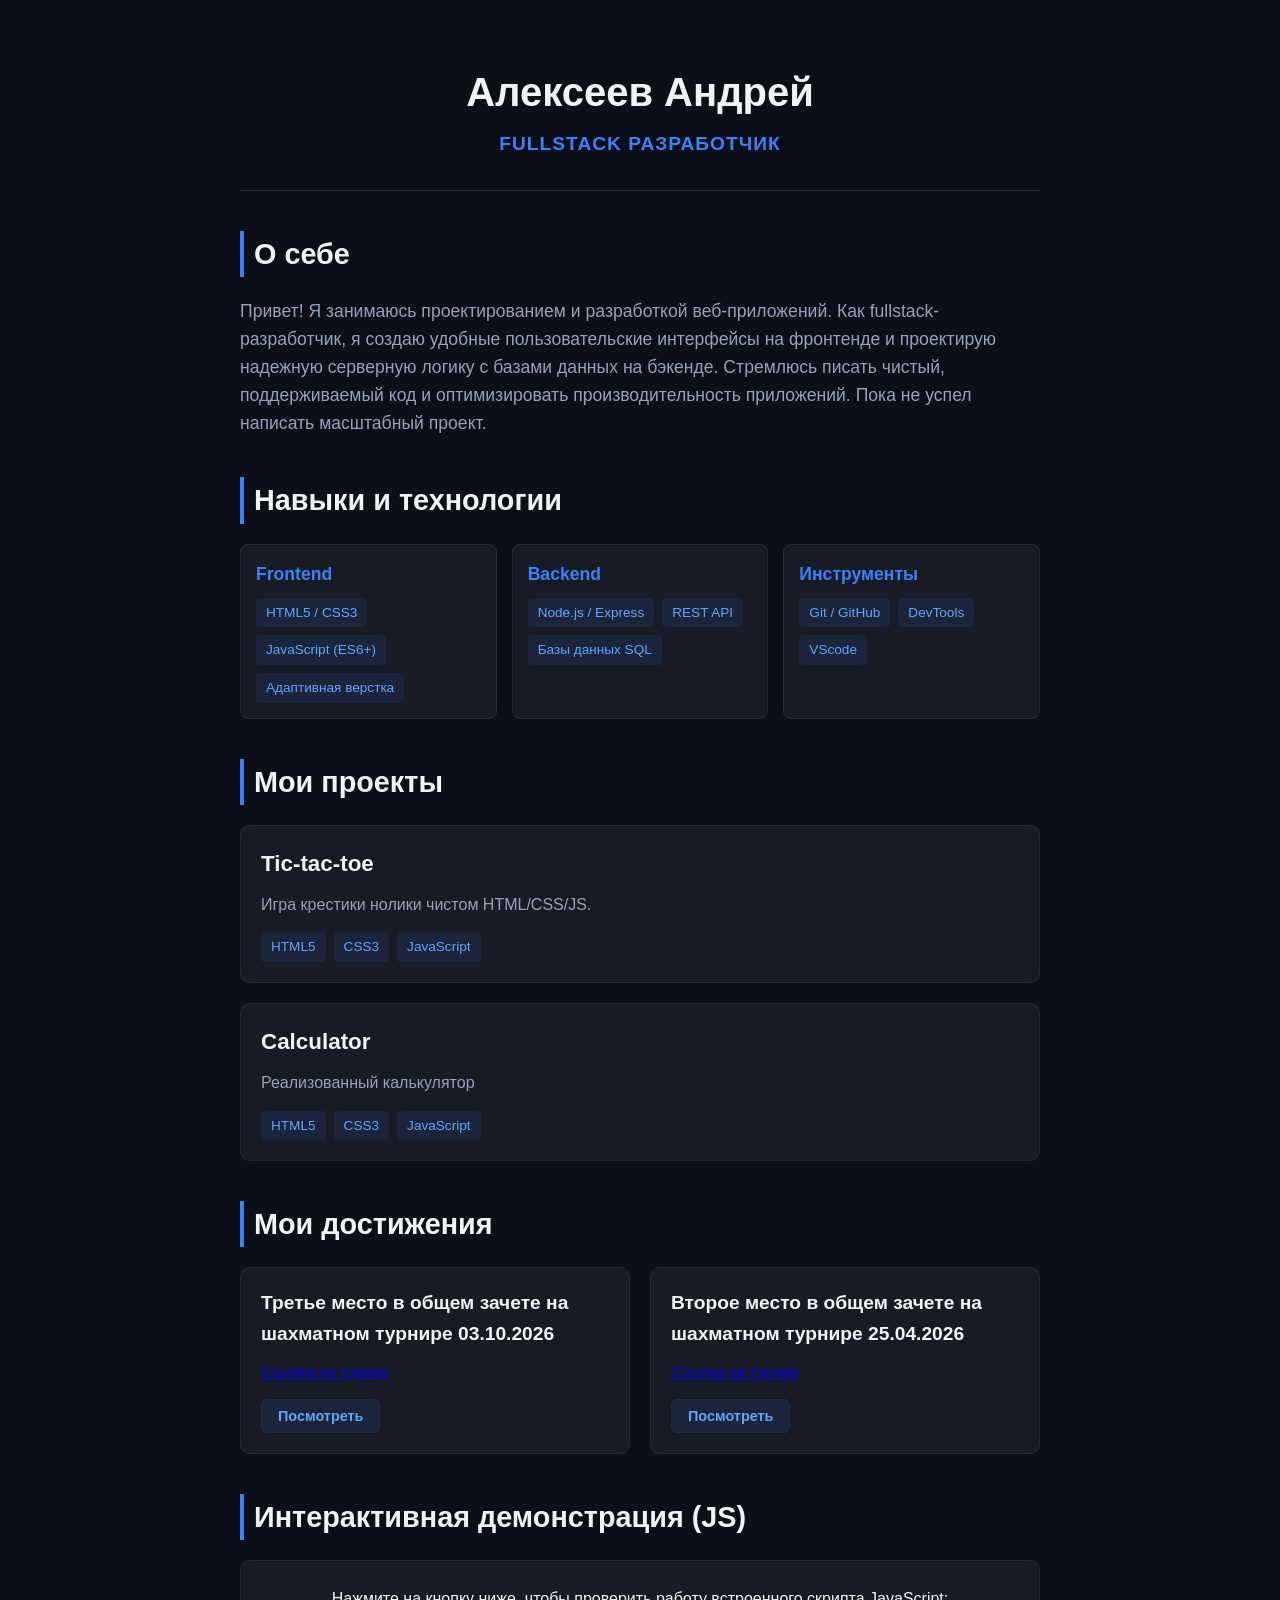
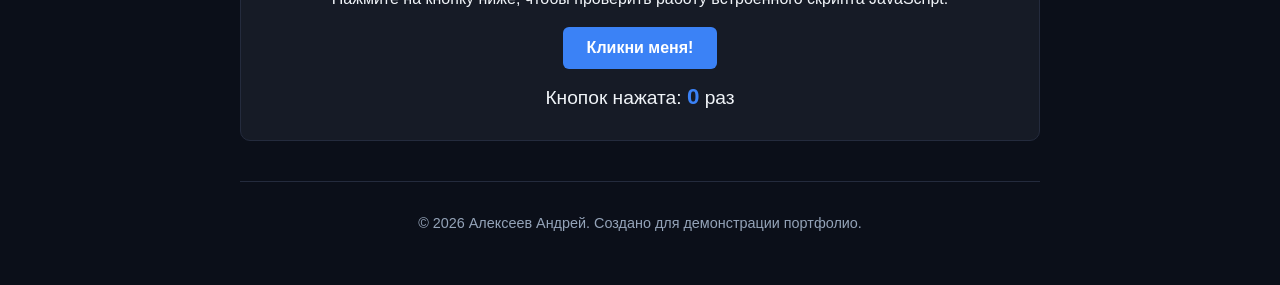
==== index.html @ d8b1be1b "First commit" ====
<!DOCTYPE html>
<html lang="ru">
<head>
    <meta charset="UTF-8">
    <meta name="viewport" content="width=device-width, initial-scale=1.0">
    <title>Алексеев Андрей | Fullstack Разработчик</title>
    <link rel="stylesheet" href="main.css">
</head>
<body>

    <div class="container">
        <header>
            <h1>Алексеев Андрей</h1>
            <p>Fullstack Разработчик</p>
        </header>

        <section id="about">
            <h2>О себе</h2>
            <p class="about-text">
                Привет! Я занимаюсь проектированием и разработкой веб-приложений. Как fullstack-разработчик, я создаю удобные пользовательские интерфейсы на фронтенде и проектирую надежную серверную логику с базами данных на бэкенде. Стремлюсь писать чистый, поддерживаемый код и оптимизировать производительность приложений. Пока не успел написать масштабный проект.
            </p>
        </section>

        <section id="skills">
            <h2>Навыки и технологии</h2>
            <div class="skills-grid">
                <div class="skill-category">
                    <h3>Frontend</h3>
                    <div class="tags">
                        <span class="tag">HTML5 / CSS3</span>
                        <span class="tag">JavaScript (ES6+)</span>
                        <span class="tag">Адаптивная верстка</span>
                    </div>
                </div>
                <div class="skill-category">
                    <h3>Backend</h3>
                    <div class="tags">
                        <span class="tag">Node.js / Express</span>
                        <span class="tag">REST API</span>
                        <span class="tag">Базы данных SQL</span>
                    </div>
                </div>
                <div class="skill-category">
                    <h3>Инструменты</h3>
                    <div class="tags">
                        <span class="tag">Git / GitHub</span>
                        <span class="tag">DevTools</span>
                        <span class="tag">VScode</span>
                    </div>
                </div>
            </div>
        </section>

        <section id="projects">
            <h2>Мои проекты</h2>
            <div class="projects-list">
                <div class="project-card">
                    <h3>Tic-tac-toe</h3>
                    <p>Игра крестики нолики чистом HTML/CSS/JS.</p>
                    <div class="tags">
                        <span class="tag">HTML5</span>
                        <span class="tag">CSS3</span>
                        <span class="tag">JavaScript</span>
                    </div>
                </div>
                <div class="project-card">
                    <h3>Calculator</h3>
                    <p>Реализованный калькулятор</p>
                    <div class="tags">
                        <span class="tag">HTML5</span>
                        <span class="tag">CSS3</span>
                        <span class="tag">JavaScript</span>
                    </div>
                </div>
            </div>
        </section>

        <section class="achievements">
            <h2>Мои достижения</h2>
            <div class="achievements-grid">
                <!-- Карточка достижения 1 -->
                <div class="achievement-card">
                    <div class="achievement-info">
                        <h3>Третье место в общем зачете на шахматном турнире 03.10.2026</h3>
                        <p><a href="https://s1.chess-results.com/tnr1510976.aspx?lan=11&art=0&SNode=S0">Ссылка на турнир</a></p>
                    </div>
                    <button class="btn-view" data-full-img="Достижения\03.10.26.jpg">Посмотреть</button>
                </div>

                <!-- Карточка достижения 2 -->
                <div class="achievement-card">
                    <div class="achievement-info">
                        <h3>Второе место в общем зачете на шахматном турнире 25.04.2026</h3>
                        <p><a href="https://s2.chess-results.com/tnr1401862.aspx?lan=11">Ссылка на турнир</a></p>
                    </div>
                    <button class="btn-view" data-full-img="Достижения\25.04.26.jpg">Посмотреть</button>
                </div>
            </div>
        </section>

        <section id="demo">
            <h2>Интерактивная демонстрация (JS)</h2>
            <div class="demo-box">
                <p>Нажмите на кнопку ниже, чтобы проверить работу встроенного скрипта JavaScript:</p>
                <button class="btn" id="clickBtn">Кликни меня!</button>
                <p class="counter-text">Кнопок нажата: <span id="counter">0</span> раз</p>
            </div>
        </section>

        <footer>
            <p>&copy; 2026 Алексеев Андрей. Создано для демонстрации портфолио.</p>
        </footer>
    </div>

    <!-- Модальное окно для просмотра фото (в самый конец body перед скриптами) -->
    <div id="photoLightbox" class="lightbox">
        <span class="lightbox-close">&times;</span>
        <img class="lightbox-content" id="lightboxImg" src="" alt="Увеличенное фото достижения">
    </div>
    <script src="main.js"></script>
</body>
</html>
---- main.css ----
:root {
    /* Более глубокая темная гамма */
    --bg-color: #0b0f19;       /* Глубокий темно-синий/черный */
    --card-bg: #161b26;        /* Темный цвет для карточек */
    --text-main: #f0f4f8;      /* Почти белый текст */
    --text-muted: #94a3b8;     /* Серый текст для описаний */
    --accent: #3b82f6;         /* Ярко-синий акцент */
    --accent-hover: #2563eb;   /* Синий при наведении */
    --border-color: #242b3d;   /* Цвет границ */
}

* {
    box-sizing: border-box;
    margin: 0;
    padding: 0;
}

body {
    font-family: 'Segoe UI', Roboto, Helvetica, Arial, sans-serif;
    background-color: var(--bg-color);
    color: var(--text-main);
    line-height: 1.6;
    padding: 20px;
}

.container {
    max-width: 800px;
    margin: 0 auto;
}

header {
    text-align: center;
    padding: 40px 0 30px 0;
    border-bottom: 1px solid var(--border-color);
}

header h1 {
    font-size: 2.5rem;
    color: var(--text-main);
    margin-bottom: 5px;
}

header p {
    color: var(--accent);
    font-size: 1.2rem;
    font-weight: 600;
    text-transform: uppercase;
    letter-spacing: 1px;
}

section {
    margin: 40px 0;
}

h2 {
    font-size: 1.8rem;
    margin-bottom: 20px;
    color: var(--text-main);
    border-left: 4px solid var(--accent);
    padding-left: 10px;
}

.about-text {
    color: var(--text-muted);
    font-size: 1.1rem;
}

/* Сетка навыков для Fullstack */
.skills-grid {
    display: grid;
    grid-template-columns: repeat(auto-fit, minmax(200px, 1fr));
    gap: 15px;
}

.skill-category {
    background-color: var(--card-bg);
    padding: 15px;
    border-radius: 8px;
    border: 1px solid var(--border-color);
}

.skill-category h3 {
    color: var(--accent);
    font-size: 1.1rem;
    margin-bottom: 10px;
}

.tags {
    display: flex;
    flex-wrap: wrap;
    gap: 8px;
}

.tag {
    background-color: rgba(59, 130, 246, 0.1);
    color: #60a5fa;
    padding: 4px 10px;
    border-radius: 4px;
    font-size: 0.85rem;
    font-weight: 500;
}

/* Карточки проектов */
.projects-list {
    display: flex;
    flex-direction: column;
    gap: 20px;
}

.project-card {
    background-color: var(--card-bg);
    border: 1px solid var(--border-color);
    border-radius: 10px;
    padding: 20px;
    transition: transform 0.2s ease, border-color 0.2s ease;
}

.project-card:hover {
    transform: translateY(-4px);
    border-color: var(--accent);
    cursor: pointer;
}

.project-card h3 {
    margin-bottom: 10px;
    font-size: 1.4rem;
}

.project-card p {
    color: var(--text-muted);
    margin-bottom: 15px;
}

/* Интерактивная зона с JS */
.demo-box {
    background-color: var(--card-bg);
    border: 1px solid var(--border-color);
    border-radius: 10px;
    padding: 25px;
    text-align: center;
}

.btn {
    background-color: var(--accent);
    color: #ffffff;
    border: none;
    padding: 12px 24px;
    font-size: 1rem;
    font-weight: 600;
    border-radius: 6px;
    cursor: pointer;
    transition: background-color 0.2s, transform 0.1s;
    margin-top: 15px;
}

.btn:hover {
    background-color: var(--accent-hover);
}

.btn:active {
    transform: scale(0.95);
}

.counter-text {
    font-size: 1.2rem;
    margin-top: 10px;
}

.counter-text span {
    color: var(--accent);
    font-weight: bold;
    font-size: 1.4rem;
}

footer {
    text-align: center;
    padding: 30px 0;
    color: var(--text-muted);
    border-top: 1px solid var(--border-color);
    font-size: 0.9rem;
}

/* Сетка и карточки достижений */
.achievements-grid {
    display: grid;
    grid-template-columns: repeat(auto-fit, minmax(280px, 1fr));
    gap: 20px;
}

.achievement-card {
    background-color: var(--card-bg);
    border: 1px solid var(--border-color);
    border-radius: 10px;
    padding: 20px;
    display: flex;
    flex-direction: column;
    justify-content: space-between;
    transition: transform 0.2s ease, border-color 0.2s ease;
}

.achievement-card:hover {
    transform: translateY(-4px);
    border-color: var(--accent);
}

.achievement-info h3 {
    margin-bottom: 10px;
    font-size: 1.2rem;
}

.achievement-info p {
    color: var(--text-muted);
    font-size: 0.95rem;
    margin-bottom: 15px;
}

/* Компактная кнопка просмотра */
.btn-view {
    background-color: rgba(59, 130, 246, 0.1);
    color: #60a5fa;
    border: 1px solid var(--border-color);
    padding: 8px 16px;
    font-size: 0.9rem;
    font-weight: 600;
    border-radius: 6px;
    cursor: pointer;
    align-self: flex-start;
    transition: background-color 0.2s, color 0.2s;
}

.achievement-card:hover .btn-view {
    background-color: var(--accent);
    color: #ffffff;
    border-color: var(--accent);
}

/* Модальное окно (Lightbox) */
.lightbox {
    display: none;
    position: fixed;
    z-index: 1000;
    left: 0;
    top: 0;
    width: 100%;
    height: 100%;
    background-color: rgba(11, 15, 25, 0.9); /* На базе var(--bg-color) */
    backdrop-filter: blur(5px);
    justify-content: center;
    align-content: center;
    align-items: center;
}

.lightbox-content {
    max-width: 85%;
    max-height: 85%;
    border-radius: 8px;
    border: 2px solid var(--border-color);
    box-shadow: 0 10px 25px rgba(0,0,0,0.5);
    animation: zoomIn 0.25s ease;
}

.lightbox-close {
    position: absolute;
    top: 20px;
    right: 35px;
    color: var(--text-main);
    font-size: 40px;
    font-weight: bold;
    cursor: pointer;
    transition: color 0.2s;
}

.lightbox-close:hover {
    color: var(--accent);
}

@keyframes zoomIn {
    from { transform: scale(0.9); opacity: 0; }
    to { transform: scale(1); opacity: 1; }
}
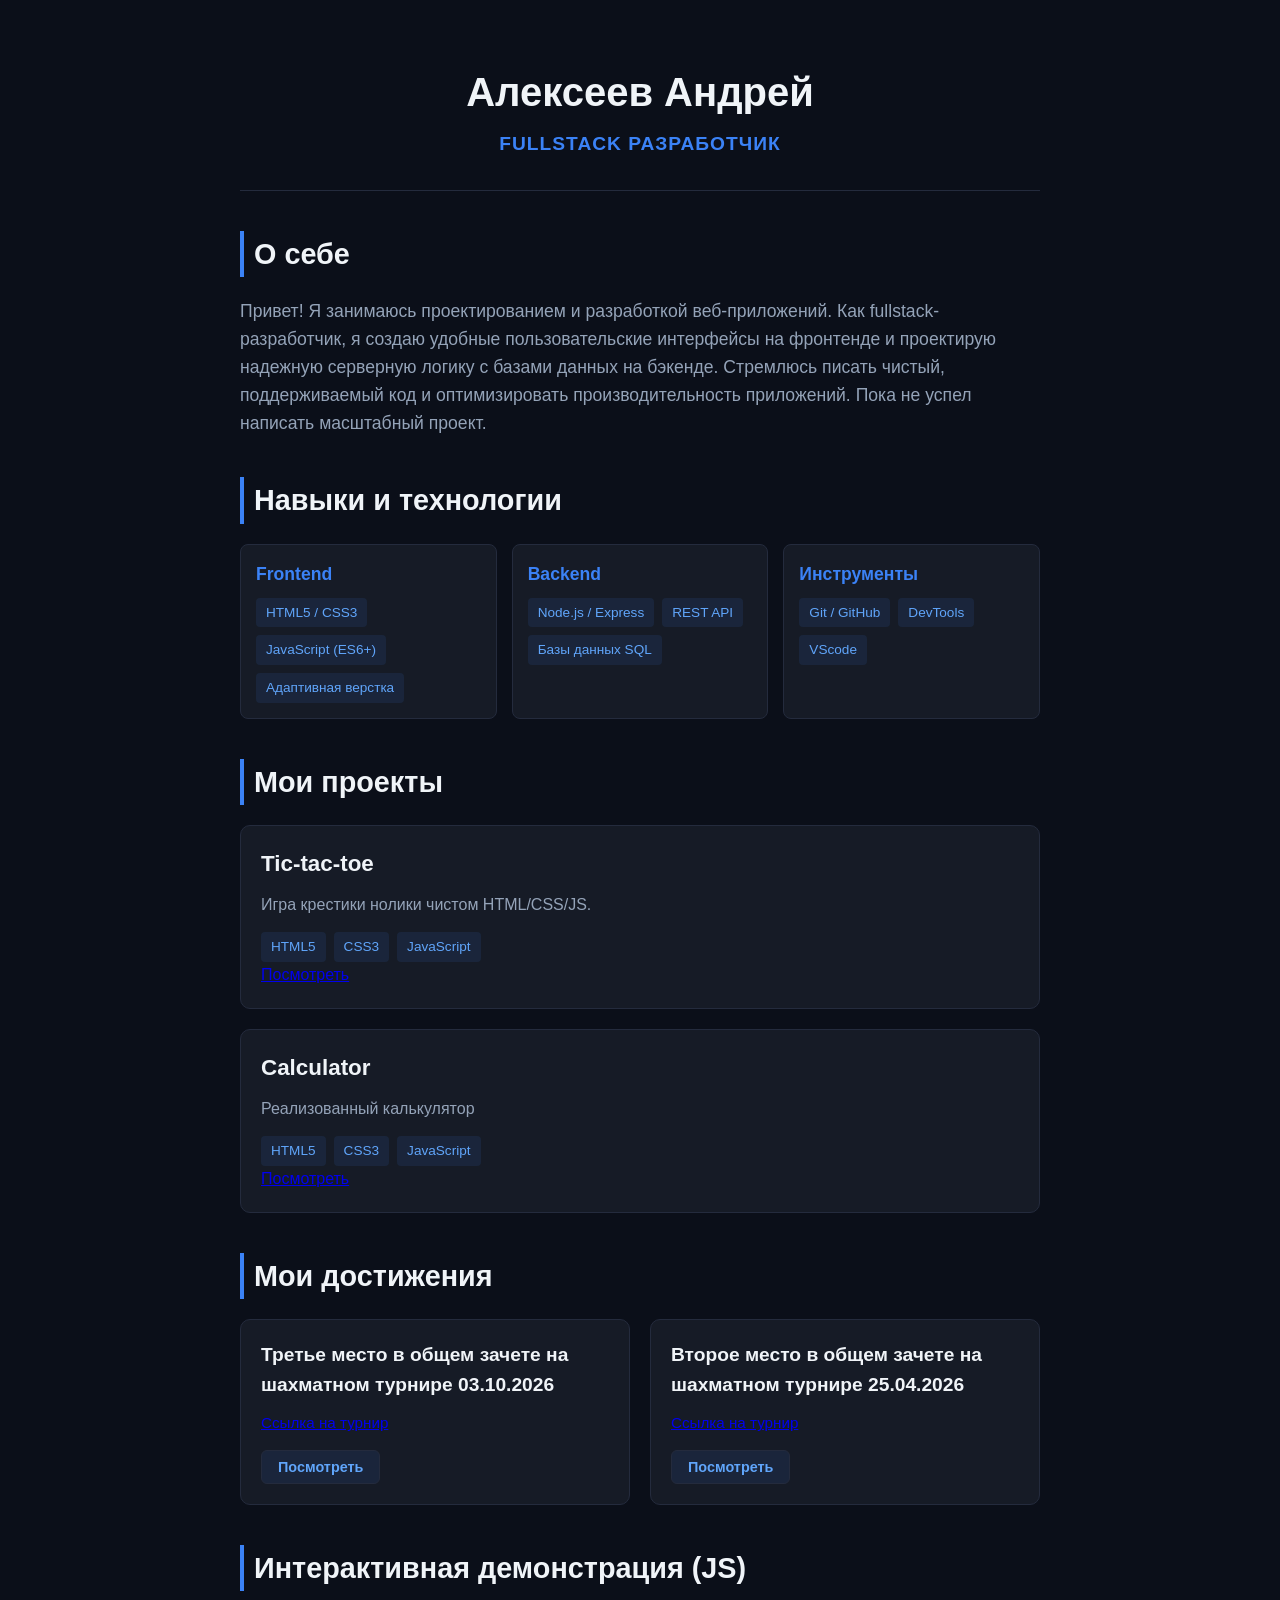
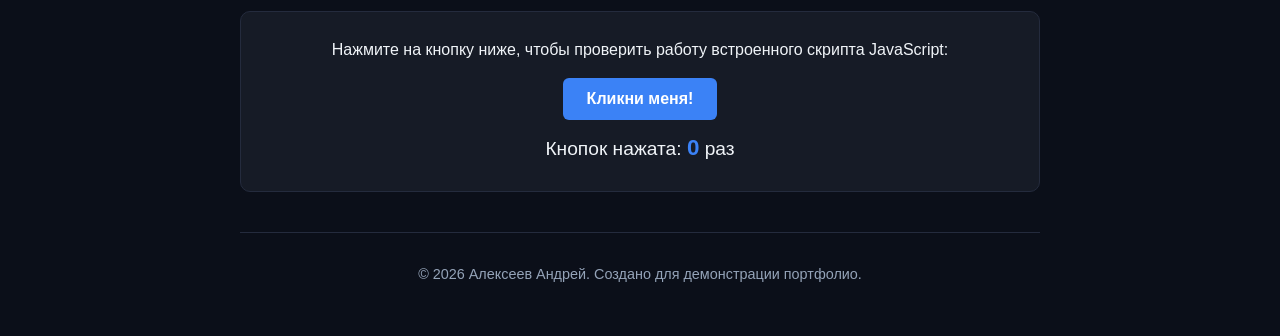
==== commit 1c8ec3b4: "Update index.html Add projects viewing" ====
--- a/index.html
+++ b/index.html
@@ -62,6 +62,7 @@
                         <span class="tag">CSS3</span>
                         <span class="tag">JavaScript</span>
                     </div>
+                    <a href="Проекты/Крестики нолики/index.html" target="_blank">Посмотреть</a>
                 </div>
                 <div class="project-card">
                     <h3>Calculator</h3>
@@ -71,6 +72,7 @@
                         <span class="tag">CSS3</span>
                         <span class="tag">JavaScript</span>
                     </div>
+                    <a href="Проекты/Калькулятор/main.html" target="_blank">Посмотреть</a>
                 </div>
             </div>
         </section>
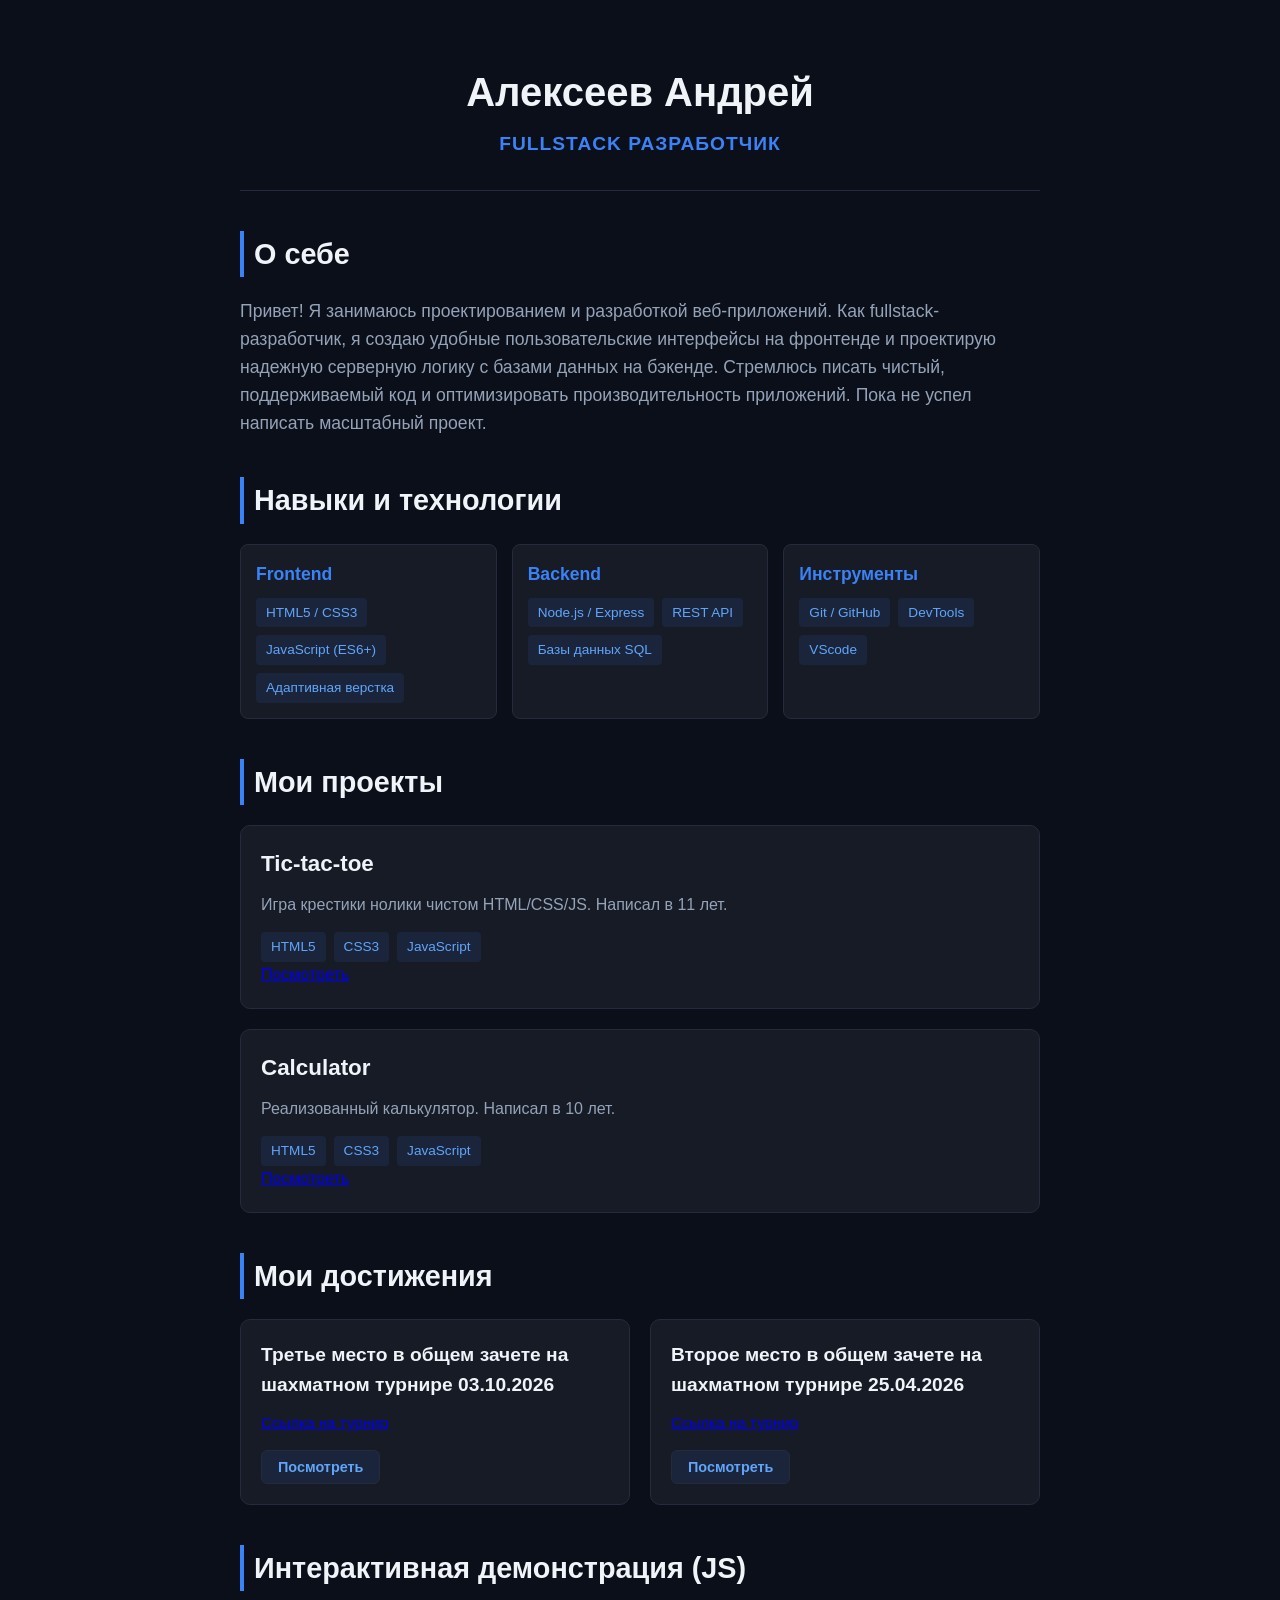
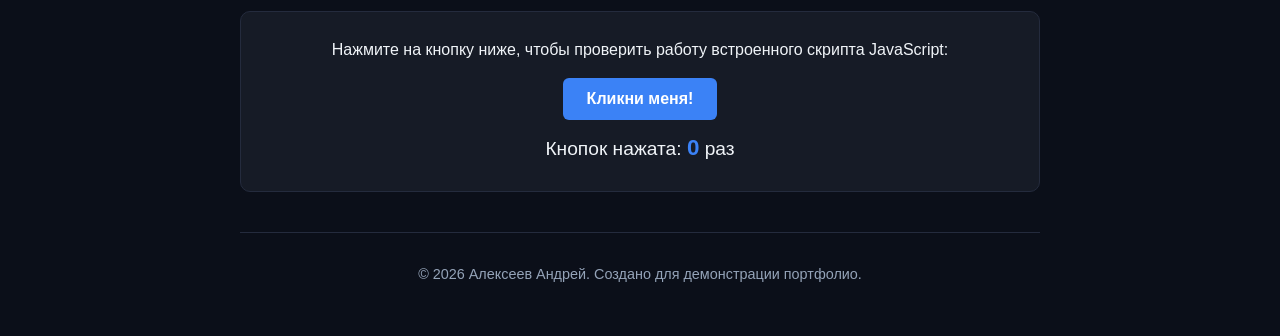
==== commit ba2c99b7: "Update index.html Expanded the project descriptions by adding the age at creation." ====
--- a/index.html
+++ b/index.html
@@ -56,7 +56,7 @@
             <div class="projects-list">
                 <div class="project-card">
                     <h3>Tic-tac-toe</h3>
-                    <p>Игра крестики нолики чистом HTML/CSS/JS.</p>
+                    <p>Игра крестики нолики чистом HTML/CSS/JS. Написал в 11 лет.</p>
                     <div class="tags">
                         <span class="tag">HTML5</span>
                         <span class="tag">CSS3</span>
@@ -66,7 +66,7 @@
                 </div>
                 <div class="project-card">
                     <h3>Calculator</h3>
-                    <p>Реализованный калькулятор</p>
+                    <p>Реализованный калькулятор. Написал в 10 лет.</p>
                     <div class="tags">
                         <span class="tag">HTML5</span>
                         <span class="tag">CSS3</span>
